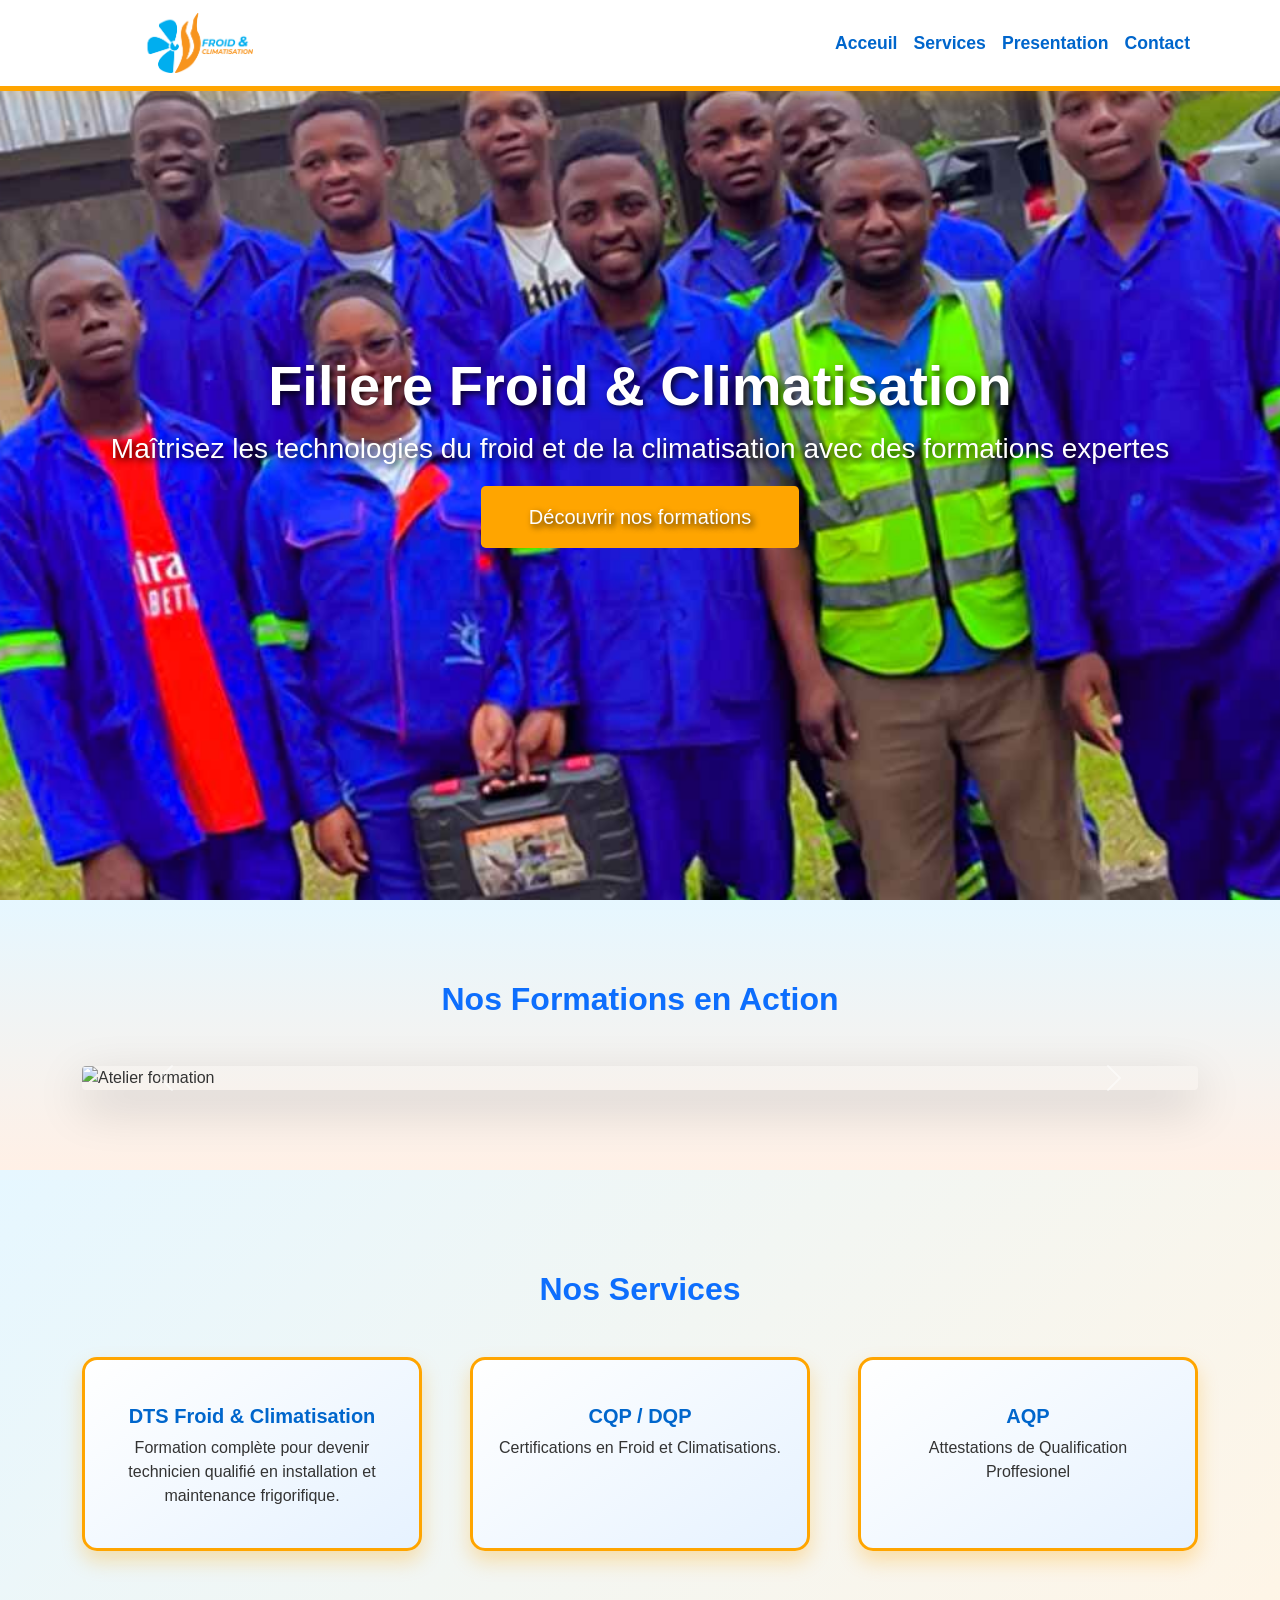
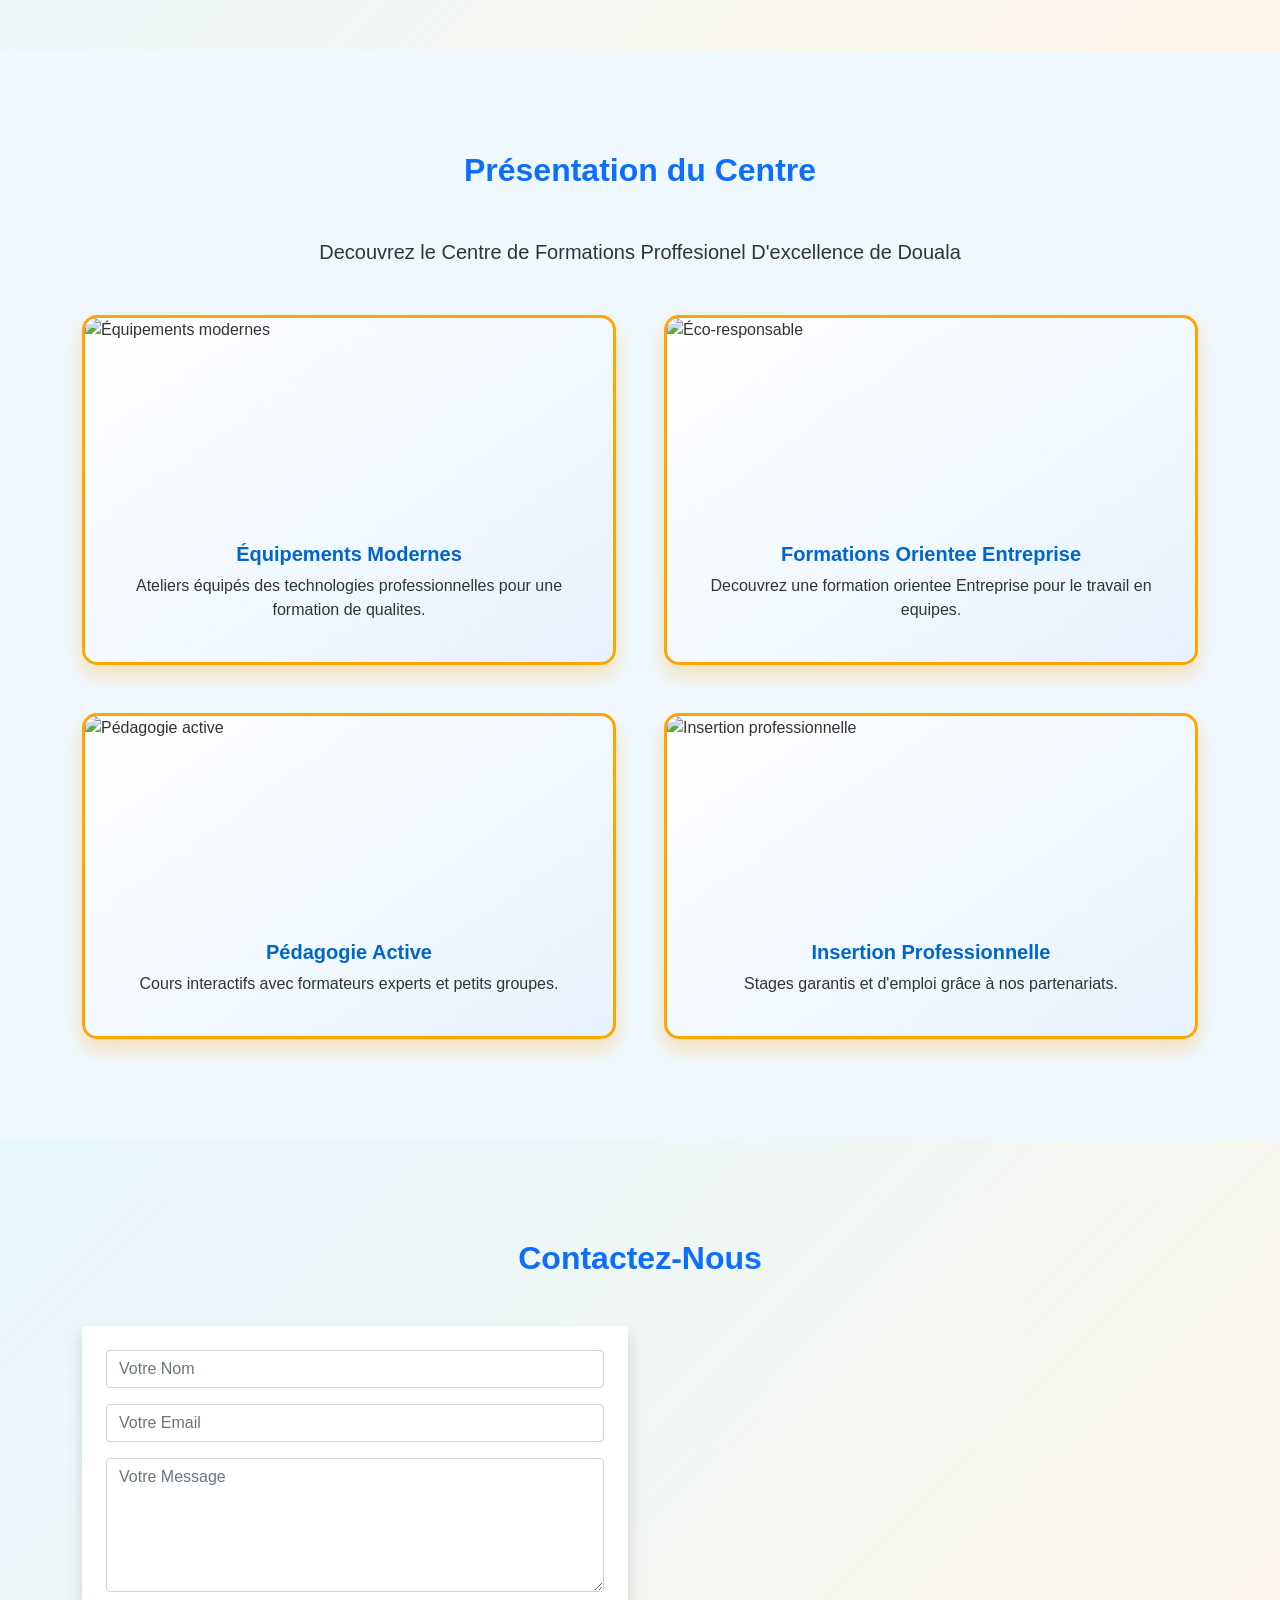
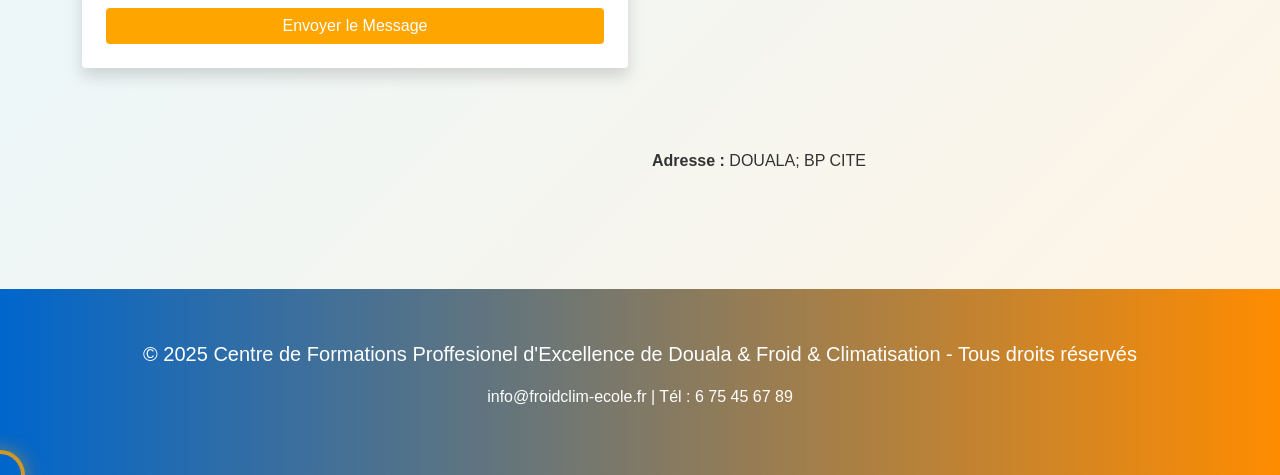
==== home.html @ 5d2dbbdc "updates" ====
<!DOCTYPE html>
<html lang="fr">
<head>
    <meta charset="UTF-8">
    <meta name="viewport" content="width=device-width, initial-scale=1.0">
    <title>Centre de Formation Professionel D'excellence de Douala</title>
    <link href="CSS/bootstrap.min.css" rel="stylesheet">
    <link href="#" rel="stylesheet">
    <link href="">
    <link href="CSS/style.css" rel="stylesheet">
</head>
<body>

    <!-- Navbar -->
    <nav class="navbar navbar-expand-lg fixed-top">
        <div class="container">
            <a class="navbar-brand" href="#">
                <img src="Assets/logo.png" alt="Logo Froid Clim" height="60">
            </a>
            <button class="navbar-toggler" type="button" data-bs-toggle="collapse" data-bs-target="#navbarNav">
                <span class="navbar-toggler-icon"></span>
            </button>
            <div class="collapse navbar-collapse" id="navbarNav">
                <ul class="navbar-nav ms-auto">
                    <li class="nav-item"><a class="nav-link" href="#accueil">Acceuil</a></li>
                    <li class="nav-item"><a class="nav-link" href="#services">Services</a></li>
                    <li class="nav-item"><a class="nav-link" href="#presentation">Presentation</a></li>
                    <li class="nav-item"><a class="nav-link" href="#contact">Contact</a></li>
                </ul>
            </div>
        </div>
    </nav>

    <!-- Hero Section -->
    <section id="accueil" class="hero text-center">
        <div class="container">
            <h1>Filiere Froid & Climatisation</h1>
            <p class="lead fs-3">Maîtrisez les technologies du froid et de la climatisation avec des formations expertes</p>
            <a href="#services" class="btn btn-orange btn-lg text-white px-5 py-3">Découvrir nos formations</a>
        </div>
    </section>

    <!-- Carousel Section -->
    <section class="carousel-section">
        <div class="container">
            <h2 class="text-center mb-5 text-primary">Nos Formations en Action</h2>
            <div id="carouselImages" class="carousel slide shadow-lg rounded">
                <div class="carousel-inner rounded">
                    <div class="carousel-item active">
                        <img src="#" class="d-block w-100" alt="Atelier formation">
                    </div>
                    <div class="carousel-item">
                        <img src="#" class="d-block w-100" alt="Techniciens en action">
                    </div>
                    <div class="carousel-item">
                        <img src="#" class="d-block w-100" alt="Programme DTS">
                    </div>
                    <div class="carousel-item">
                        <img src="#" class="d-block w-100" alt="Formation pratique">
                    </div>
                    <div class="carousel-item">
                        <img src="#" class="d-block w-100" alt="Équipement moderne">
                    </div>
                    <div class="carousel-item">
                        <img src="#" class="d-block w-100" alt="Stage industrielles">
                    </div>
                </div>
                <button class="carousel-control-prev" type="button" data-bs-target="#carouselImages" data-bs-slide="prev">
                    <span class="carousel-control-prev-icon"></span>
                </button>
                <button class="carousel-control-next" type="button" data-bs-target="#carouselImages" data-bs-slide="next">
                    <span class="carousel-control-next-icon"></span>
                </button>
            </div>
        </div>
    </section>

    <!-- Services Section -->
    <section id="services" class="section bg-light-custom">
        <div class="container">
            <h2 class="text-center mb-5 text-primary">Nos Services</h2>
            <div class="row g-5">
                <div class="col-md-4">
                    <div class="card text-center p-4 h-100">
                        <i class="bi bi-snow"></i>
                        <h5>DTS Froid & Climatisation</h5>
                        <p>Formation complète pour devenir technicien qualifié en installation et maintenance frigorifique.</p>
                    </div>
                </div>
                <div class="col-md-4">
                    <div class="card text-center p-4 h-100">
                        <i class="bi bi-fan"></i>
                        <h5>CQP / DQP</h5>
                        <p>Certifications en Froid et Climatisations.</p>
                    </div>
                </div>
                <div class="col-md-4">
                    <div class="card text-center p-4 h-100">
                        <i class="bi bi-thermometer-sun"></i>
                        <h5>AQP</h5>
                        <p>Attestations de Qualification Proffesionel</p>
                    </div>
                </div>
            </div>
        </div>
    </section>

    <!-- Presentation Section (4 cards) -->
    <section id="presentation" class="section">
        <div class="container">
            <h2 class="text-center mb-5 text-primary">Présentation du Centre</h2>
            <p class="text-center lead mb-5">Decouvrez le Centre de Formations Proffesionel D'excellence de Douala</p>
            <div class="row g-5">
                <div class="col-md-6">
                    <div class="card h-100">
                        <img src="Assets/images/card1.jpg" class="card-img-top" alt="Équipements modernes">
                        <div class="card-body text-center p-4">
                            <i class="bi bi-tools"></i>
                            <h5>Équipements Modernes</h5>
                            <p>Ateliers équipés des technologies professionnelles pour une formation de qualites.</p>
                        </div>
                    </div>
                </div>
                <div class="col-md-6">
                    <div class="card h-100">
                        <img src="Assets/images/card2.jpg" class="card-img-top" alt="Éco-responsable">
                        <div class="card-body text-center p-4">
                            <i class="bi bi-globe"></i>
                            <h5>Formations Orientee Entreprise</h5>
                            <p>Decouvrez une formation orientee Entreprise pour le travail en equipes.</p>
                        </div>
                    </div>
                </div>
                <div class="col-md-6">
                    <div class="card h-100">
                        <img src="Assets/images/card3.jpg" class="card-img-top" alt="Pédagogie active">
                        <div class="card-body text-center p-4">
                            <i class="bi bi-people"></i>
                            <h5>Pédagogie Active</h5>
                            <p>Cours interactifs avec formateurs experts et petits groupes.</p>
                        </div>
                    </div>
                </div>
                <div class="col-md-6">
                    <div class="card h-100">
                        <img src="assets/images/card4.jpg" class="card-img-top" alt="Insertion professionnelle">
                        <div class="card-body text-center p-4">
                            <i class="bi bi-award"></i>
                            <h5>Insertion Professionnelle</h5>
                            <p>Stages garantis et d'emploi grâce à nos partenariats.</p>
                        </div>
                    </div>
                </div>
            </div>
        </div>
    </section>

    <!-- Contact Section -->
    <section id="contact" class="section bg-light-custom">
        <div class="container">
            <h2 class="text-center mb-5 text-primary">Contactez-Nous</h2>
            <div class="row">
                <div class="col-md-6">
                    <form class="p-4 bg-white rounded shadow">
                        <div class="mb-3"><input type="text" class="form-control" placeholder="Votre Nom"></div>
                        <div class="mb-3"><input type="email" class="form-control" placeholder="Votre Email"></div>
                        <div class="mb-3"><textarea class="form-control" rows="5" placeholder="Votre Message"></textarea></div>
                        <button type="submit" class="btn btn-orange text-white w-100">Envoyer le Message</button>
                    </form>
                </div>
                <div class="col-md-6">
                    <iframe src="https://www.google.com/maps/embed?pb=..." width="100%" height="400" style="border:0; border-radius:15px;" allowfullscreen="" loading="lazy"></iframe>
                    <p class="mt-3"><strong>Adresse :</strong> DOUALA; BP CITE</p>
                </div>
            </div>
        </div>
    </section>

    <!-- Footer -->
    <footer class="text-center text-white">
        <div class="container">
            <p class="fs-5">&copy; 2025 Centre de Formations Proffesionel d'Excellence de Douala & Froid & Climatisation - Tous droits réservés</p>
            <p>info@froidclim-ecole.fr | Tél : 6 75 45 67 89</p>
        </div>
    </footer>

    <!-- Magic Cursor -->
    <div id="cursor-follower"></div>

    <!-- Local Bootstrap JS -->
    <script src="JS/bootstrap.bundle.min.js"></script>

    <!-- Custom JavaScript -->
    <script src="JS/script.js"></script>
</body>
</html>
---- CSS/style.css ----
body { font-family: 'Roboto', sans-serif; background: #f0f8ff; color: #333; }
        h1, h2, h3, h5 { font-family: 'Montserrat', sans-serif; font-weight: 700; }
        .navbar { background: white !important; border-bottom: 5px solid orange; box-shadow: 0 4px 15px rgba(255,165,0,0.2);
        transition: transform 0.35s ease; }
        .navbar.hide {
            transform: translateY(-100%);
        }
        .navbar .nav-link { color: #0066cc !important; font-weight: 600; font-size: 1.1rem; }
        .navbar .nav-link:hover { color: orange !important; }
        .hero { 
            background-image: url("../Assets/1.jpg");
            background-size: cover;
            background-position: center;
            background-repeat: no-repeat;
            height: 100vh; display: flex; align-items: center; color: white; text-shadow: 3px 3px 6px rgba(0,0,0,0.8);
        }

        .hero h1 { font-size: 3.5rem; }
        .carousel-section { padding: 80px 0; background: linear-gradient(to bottom, #e6f7ff, #fff0e6); }
        .section { padding: 100px 0; }
        .bg-light-custom { background: linear-gradient(135deg, #e6f7ff 0%, #fff5e6 100%); }
        .card { 
            background: linear-gradient(145deg, #ffffff, #e6f2ff); 
            border: 3px solid orange; border-radius: 15px; 
            box-shadow: 0 10px 20px rgba(255,165,0,0.3); 
            transition: all 0.4s; overflow: hidden;
        }
        .card:hover { transform: translateY(-15px); box-shadow: 0 20px 30px rgba(0,102,204,0.3); }
        .card i { font-size: 3rem; color: orange; margin-bottom: 20px; }
        .card h5 { color: #0066cc; }
        .card img { height: 200px; object-fit: cover; }
        .btn-orange { background: orange; border: none; }
        .btn-orange:hover { background: #ff8c00; }
        footer { background: linear-gradient(to right, #0066cc, #ff8c00); color: white; padding: 50px 0; }

        /* Fantasy cursor - orange border ring → blue on click */
        #cursor-follower {
            position: fixed;
            width: 50px;
            height: 50px;
            border: 4px solid orange;
            border-radius: 50%;
            pointer-events: none;
            z-index: 9999;
            transform: translate(-50%, -50%);
            box-shadow: 0 0 20px rgba(255, 165, 0, 0.6);
            opacity: 0.8;
            transition: border-color 0.4s ease, box-shadow 0.4s ease, transform 0.3s ease;
            background: transparent;
            animation: float 4s infinite ease-in-out;
        }
        #cursor-follower.clicked {
            border-color: #0066cc;
            box-shadow: 0 0 30px rgba(0, 102, 204, 0.8);
            transform: translate(-50%, -50%) scale(1.2);
        }
        @keyframes float {
            0% { transform: translate(-50%, -50%) translateY(0); }
            50% { transform: translate(-50%, -50%) translateY(-12px); }
            100% { transform: translate(-50%, -50%) translateY(0); }
        }
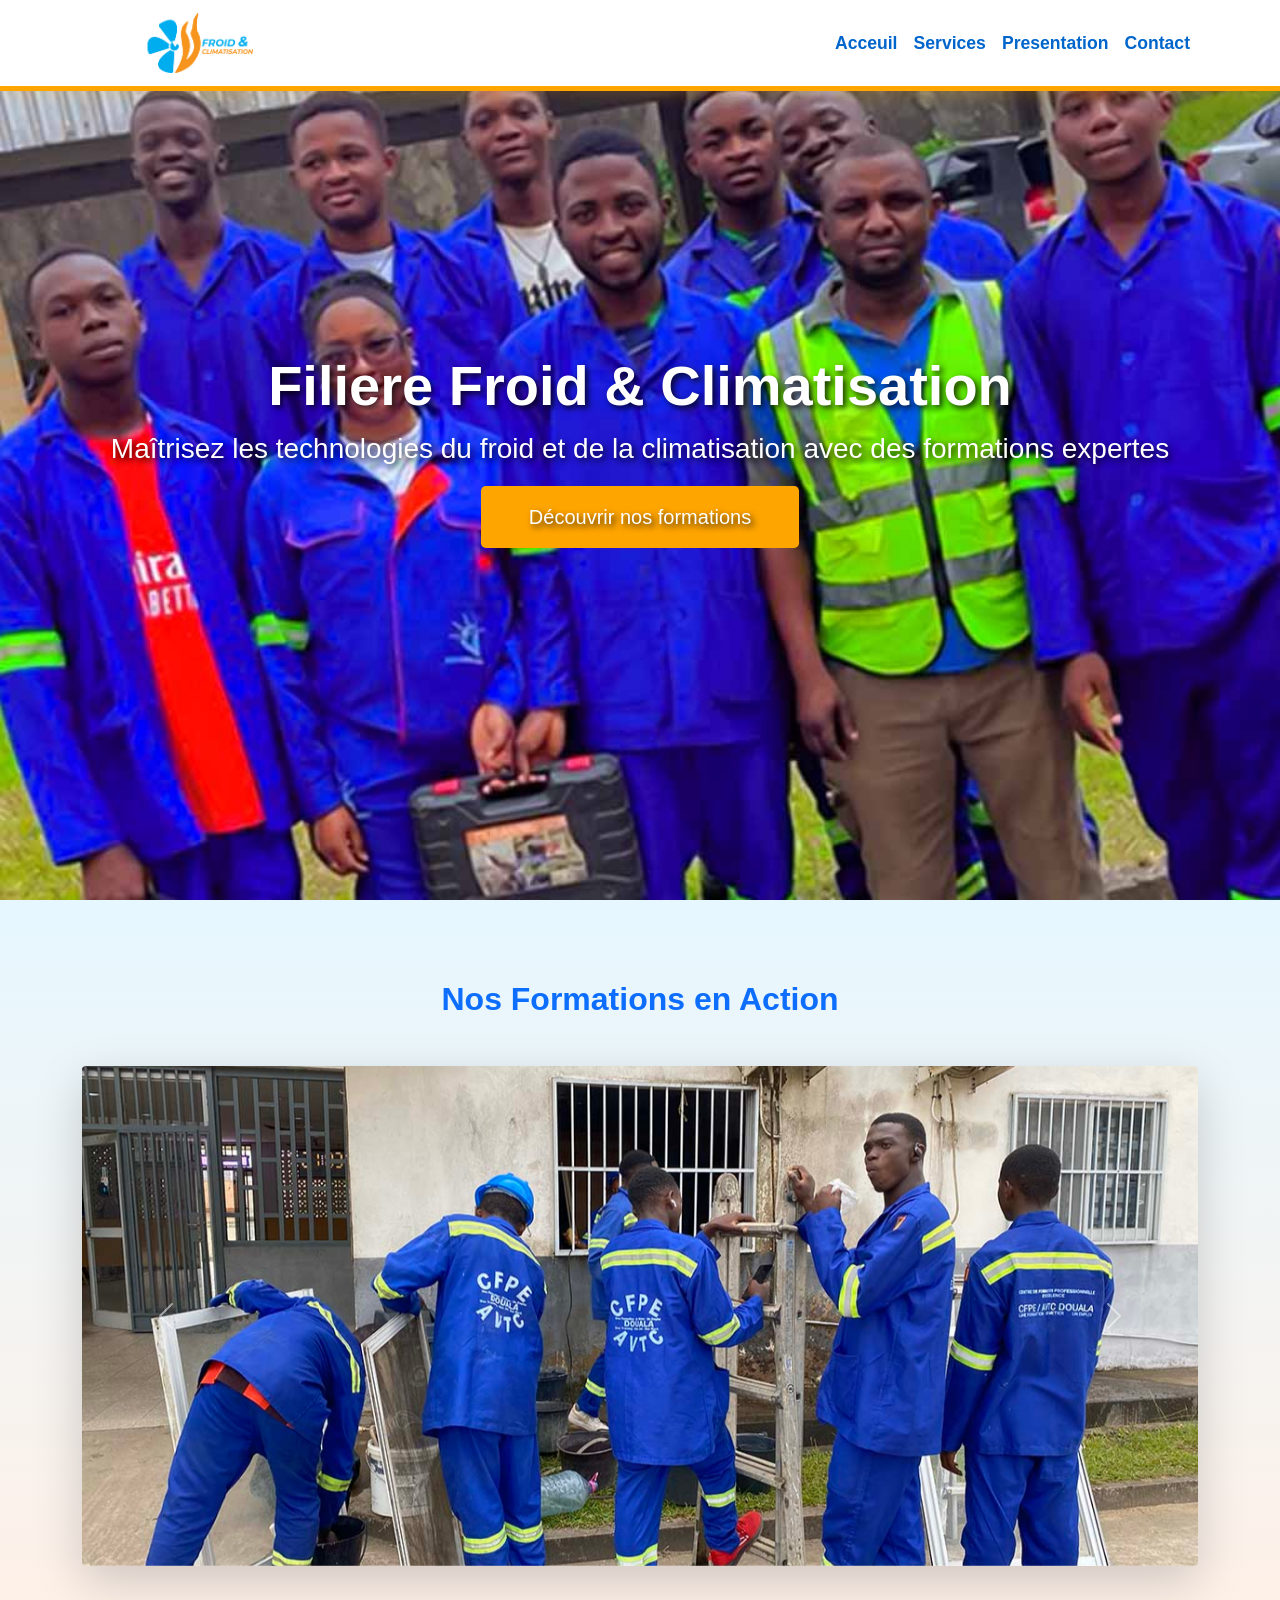
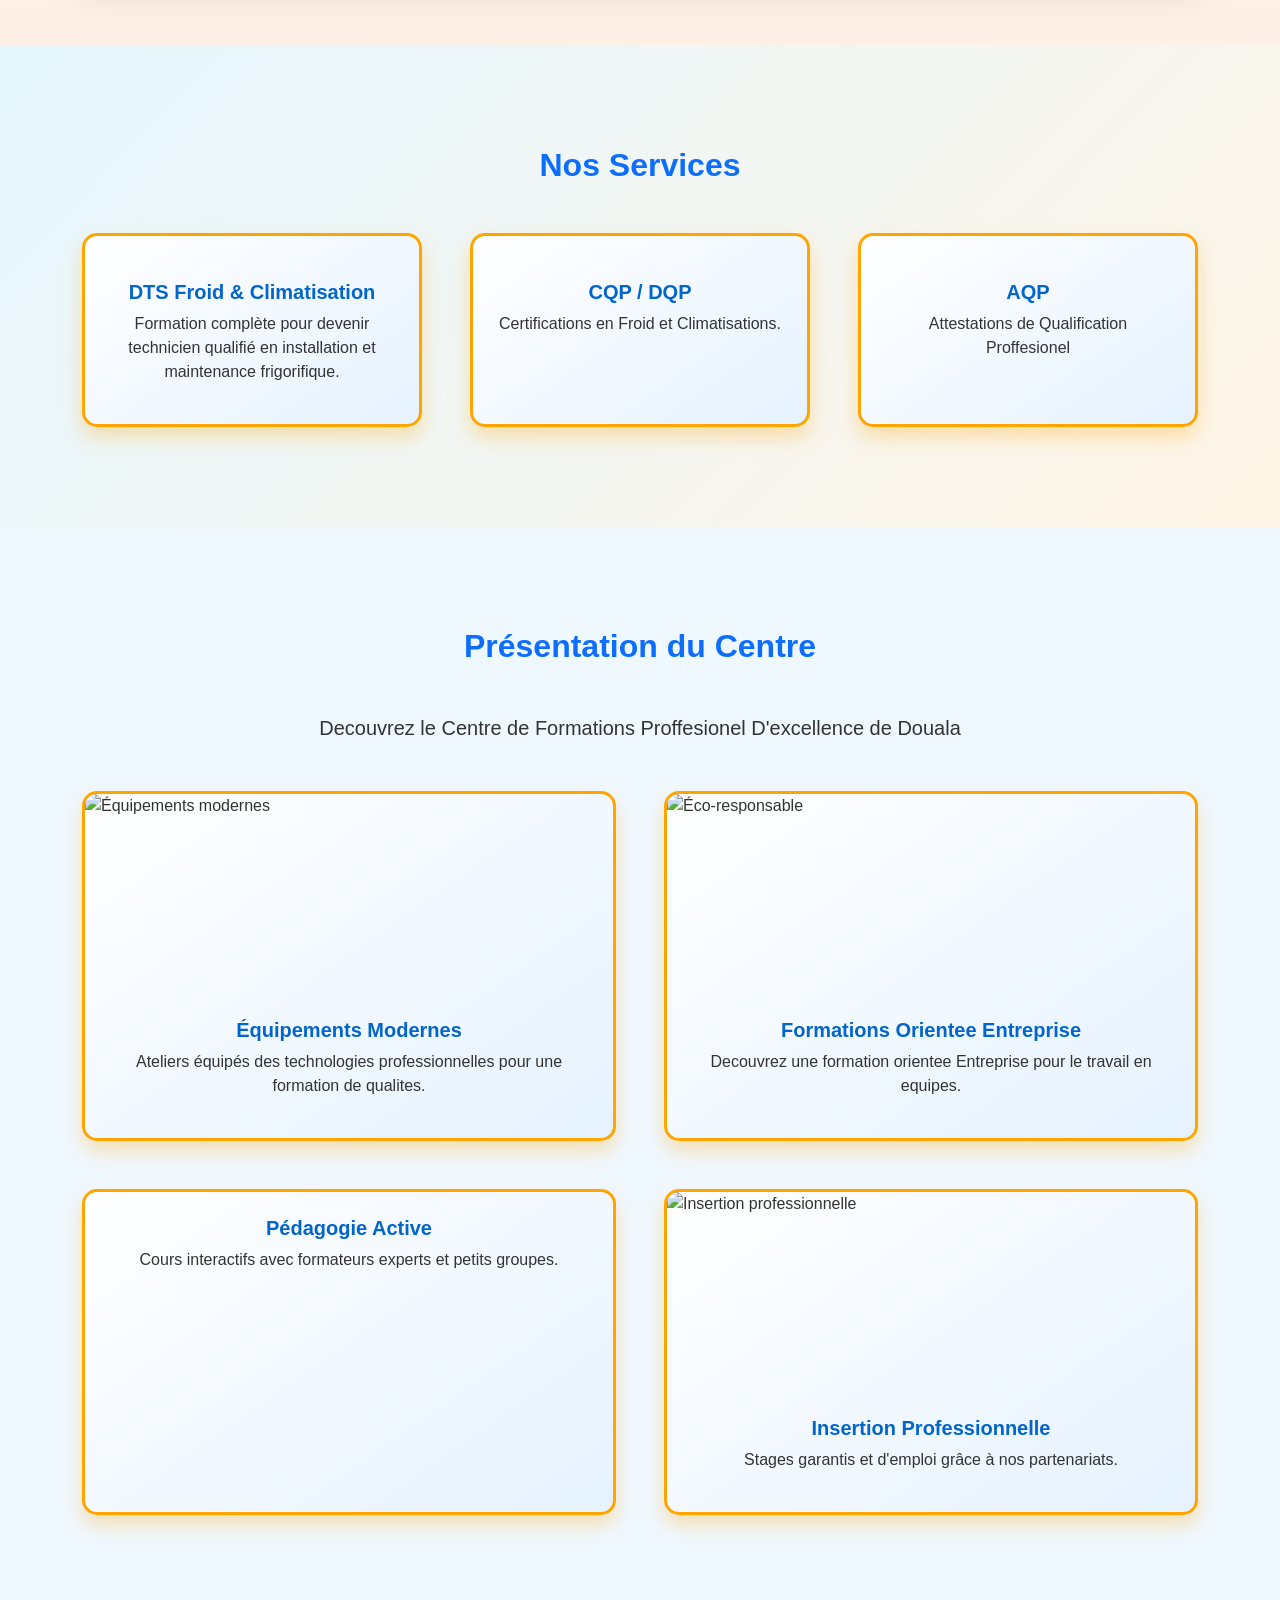
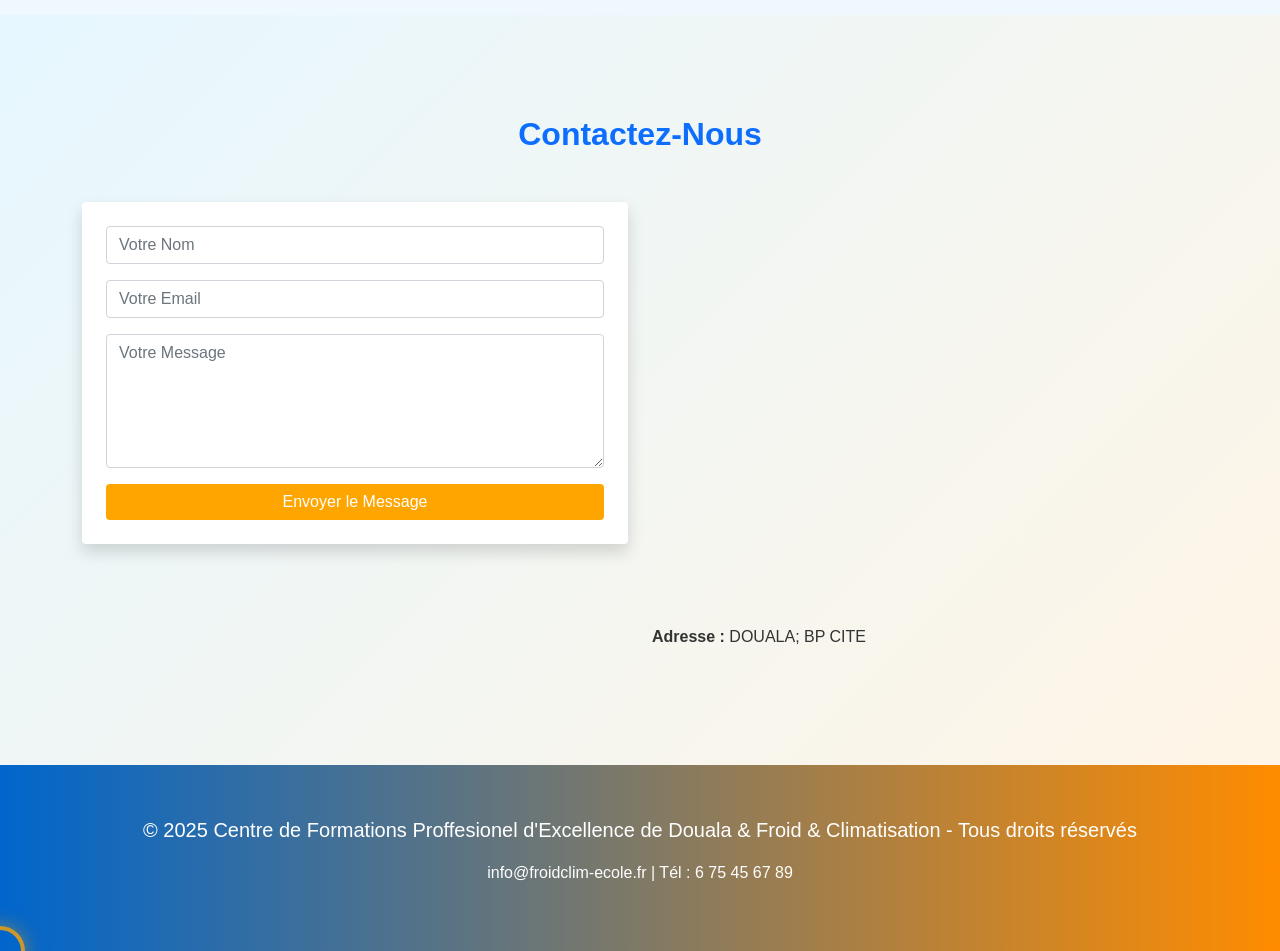
==== commit 09b40178: "added images for the carousel" ====
--- a/home.html
+++ b/home.html
@@ -47,22 +47,16 @@
             <div id="carouselImages" class="carousel slide shadow-lg rounded">
                 <div class="carousel-inner rounded">
                     <div class="carousel-item active">
-                        <img src="#" class="d-block w-100" alt="Atelier formation">
+                        <img src="Assets/2.jpg" class="d-block w-100" alt="Atelier formation">
                     </div>
                     <div class="carousel-item">
-                        <img src="#" class="d-block w-100" alt="Techniciens en action">
+                        <img src="Assets/3.jpg" class="d-block w-100" alt="Techniciens en action">
                     </div>
                     <div class="carousel-item">
-                        <img src="#" class="d-block w-100" alt="Programme DTS">
+                        <img src="Assets/4.jpg" class="d-block w-100" alt="Programme DTS">
                     </div>
                     <div class="carousel-item">
-                        <img src="#" class="d-block w-100" alt="Formation pratique">
-                    </div>
-                    <div class="carousel-item">
-                        <img src="#" class="d-block w-100" alt="Équipement moderne">
-                    </div>
-                    <div class="carousel-item">
-                        <img src="#" class="d-block w-100" alt="Stage industrielles">
+                        <img src="Assets/1.jpg" class="d-block w-100" alt="Formation pratique">
                     </div>
                 </div>
                 <button class="carousel-control-prev" type="button" data-bs-target="#carouselImages" data-bs-slide="prev">
@@ -113,7 +107,7 @@
             <div class="row g-5">
                 <div class="col-md-6">
                     <div class="card h-100">
-                        <img src="Assets/images/card1.jpg" class="card-img-top" alt="Équipements modernes">
+                        <img src="#" class="card-img-top" alt="Équipements modernes">
                         <div class="card-body text-center p-4">
                             <i class="bi bi-tools"></i>
                             <h5>Équipements Modernes</h5>
@@ -123,7 +117,7 @@
                 </div>
                 <div class="col-md-6">
                     <div class="card h-100">
-                        <img src="Assets/images/card2.jpg" class="card-img-top" alt="Éco-responsable">
+                        <img src="#" class="card-img-top" alt="Éco-responsable">
                         <div class="card-body text-center p-4">
                             <i class="bi bi-globe"></i>
                             <h5>Formations Orientee Entreprise</h5>
@@ -133,7 +127,6 @@
                 </div>
                 <div class="col-md-6">
                     <div class="card h-100">
-                        <img src="Assets/images/card3.jpg" class="card-img-top" alt="Pédagogie active">
                         <div class="card-body text-center p-4">
                             <i class="bi bi-people"></i>
                             <h5>Pédagogie Active</h5>
--- a/CSS/style.css
+++ b/CSS/style.css
@@ -1,5 +1,9 @@
-body { font-family: 'Roboto', sans-serif; background: #f0f8ff; color: #333; }
-        h1, h2, h3, h5 { font-family: 'Montserrat', sans-serif; font-weight: 700; }
+body { font-family: 'Roboto', sans-serif;
+     background: #f0f8ff;
+      color: #333; }
+
+ h1, h2, h3, h5 { font-family: 'Montserrat', sans-serif;
+     font-weight: 700; }
         .navbar { background: white !important; border-bottom: 5px solid orange; box-shadow: 0 4px 15px rgba(255,165,0,0.2);
         transition: transform 0.35s ease; }
         .navbar.hide {
@@ -19,6 +23,12 @@
         .carousel-section { padding: 80px 0; background: linear-gradient(to bottom, #e6f7ff, #fff0e6); }
         .section { padding: 100px 0; }
         .bg-light-custom { background: linear-gradient(135deg, #e6f7ff 0%, #fff5e6 100%); }
+        .carousel-inner .carousel-item img {
+            width: 100%;
+            height: 500px;          /* ← change this value to what looks good on your site */
+            object-fit: cover;      
+            object-position: center;
+}
         .card { 
             background: linear-gradient(145deg, #ffffff, #e6f2ff); 
             border: 3px solid orange; border-radius: 15px; 
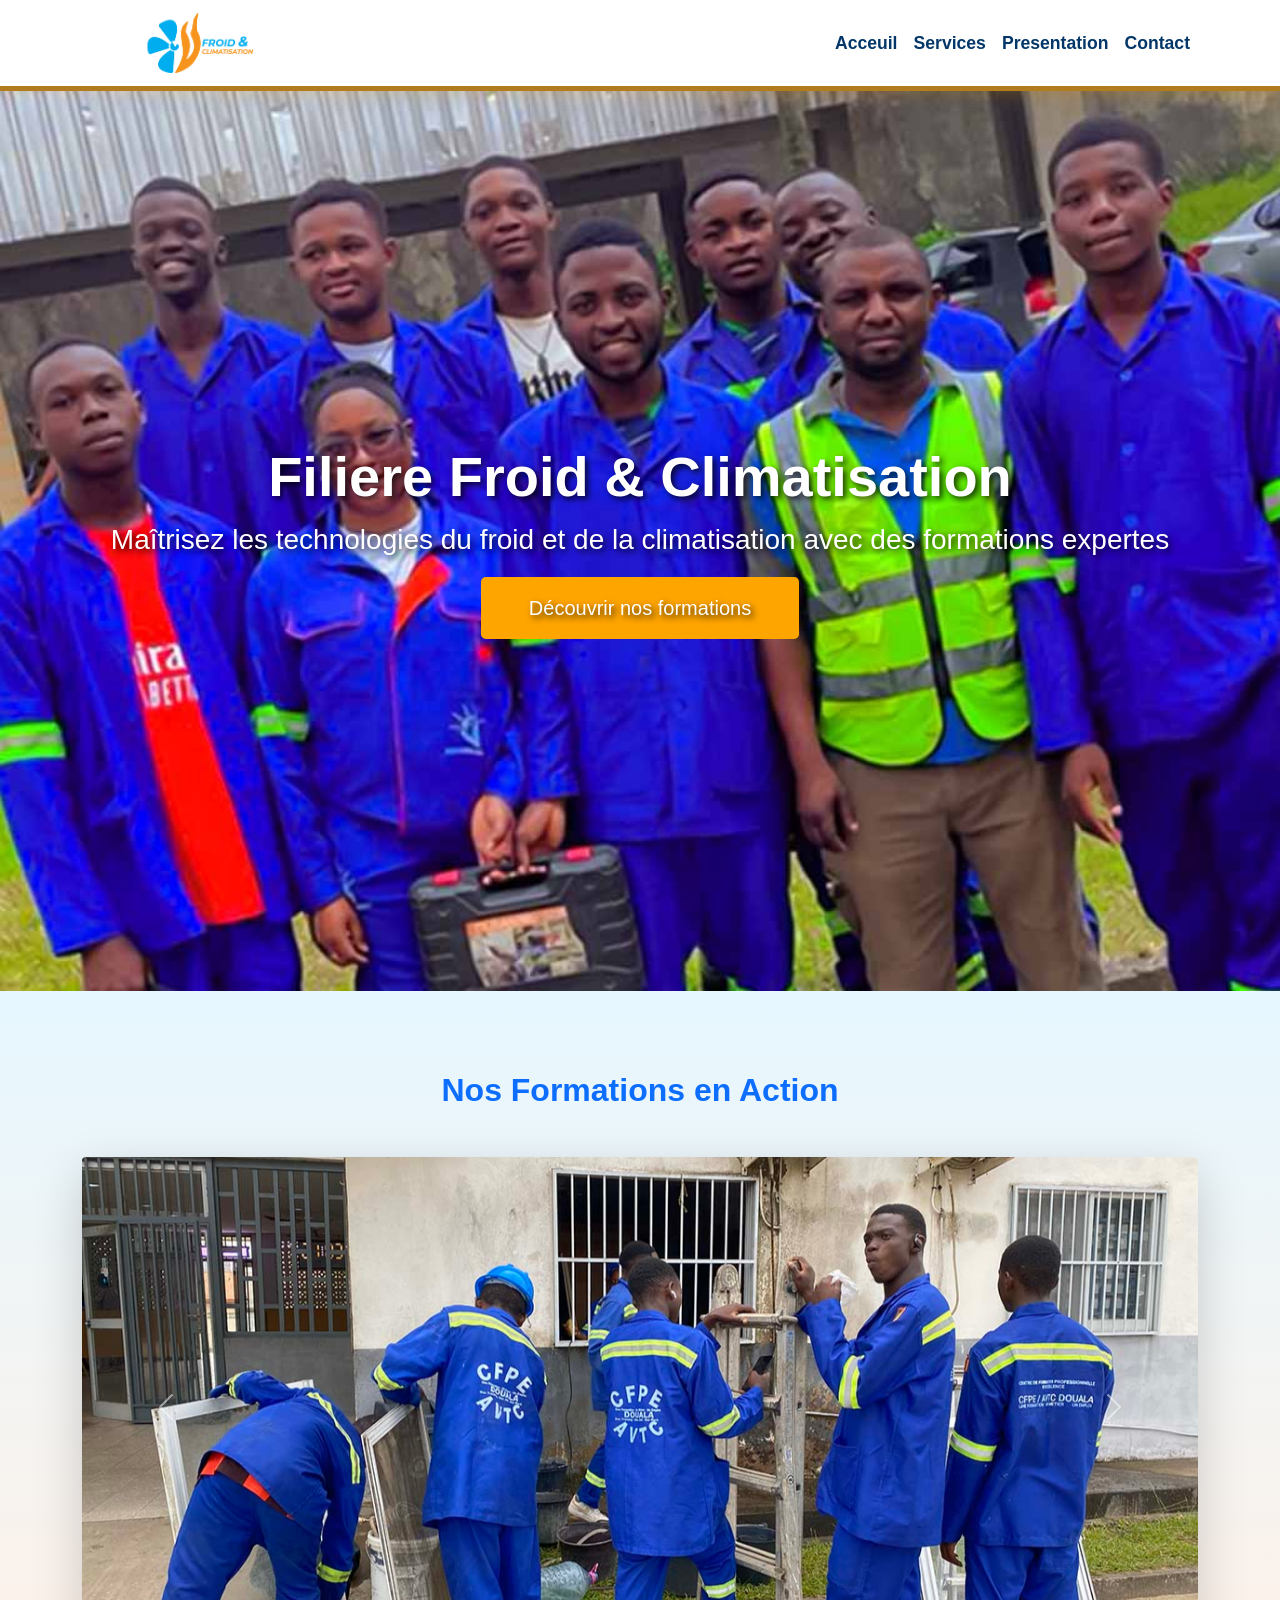
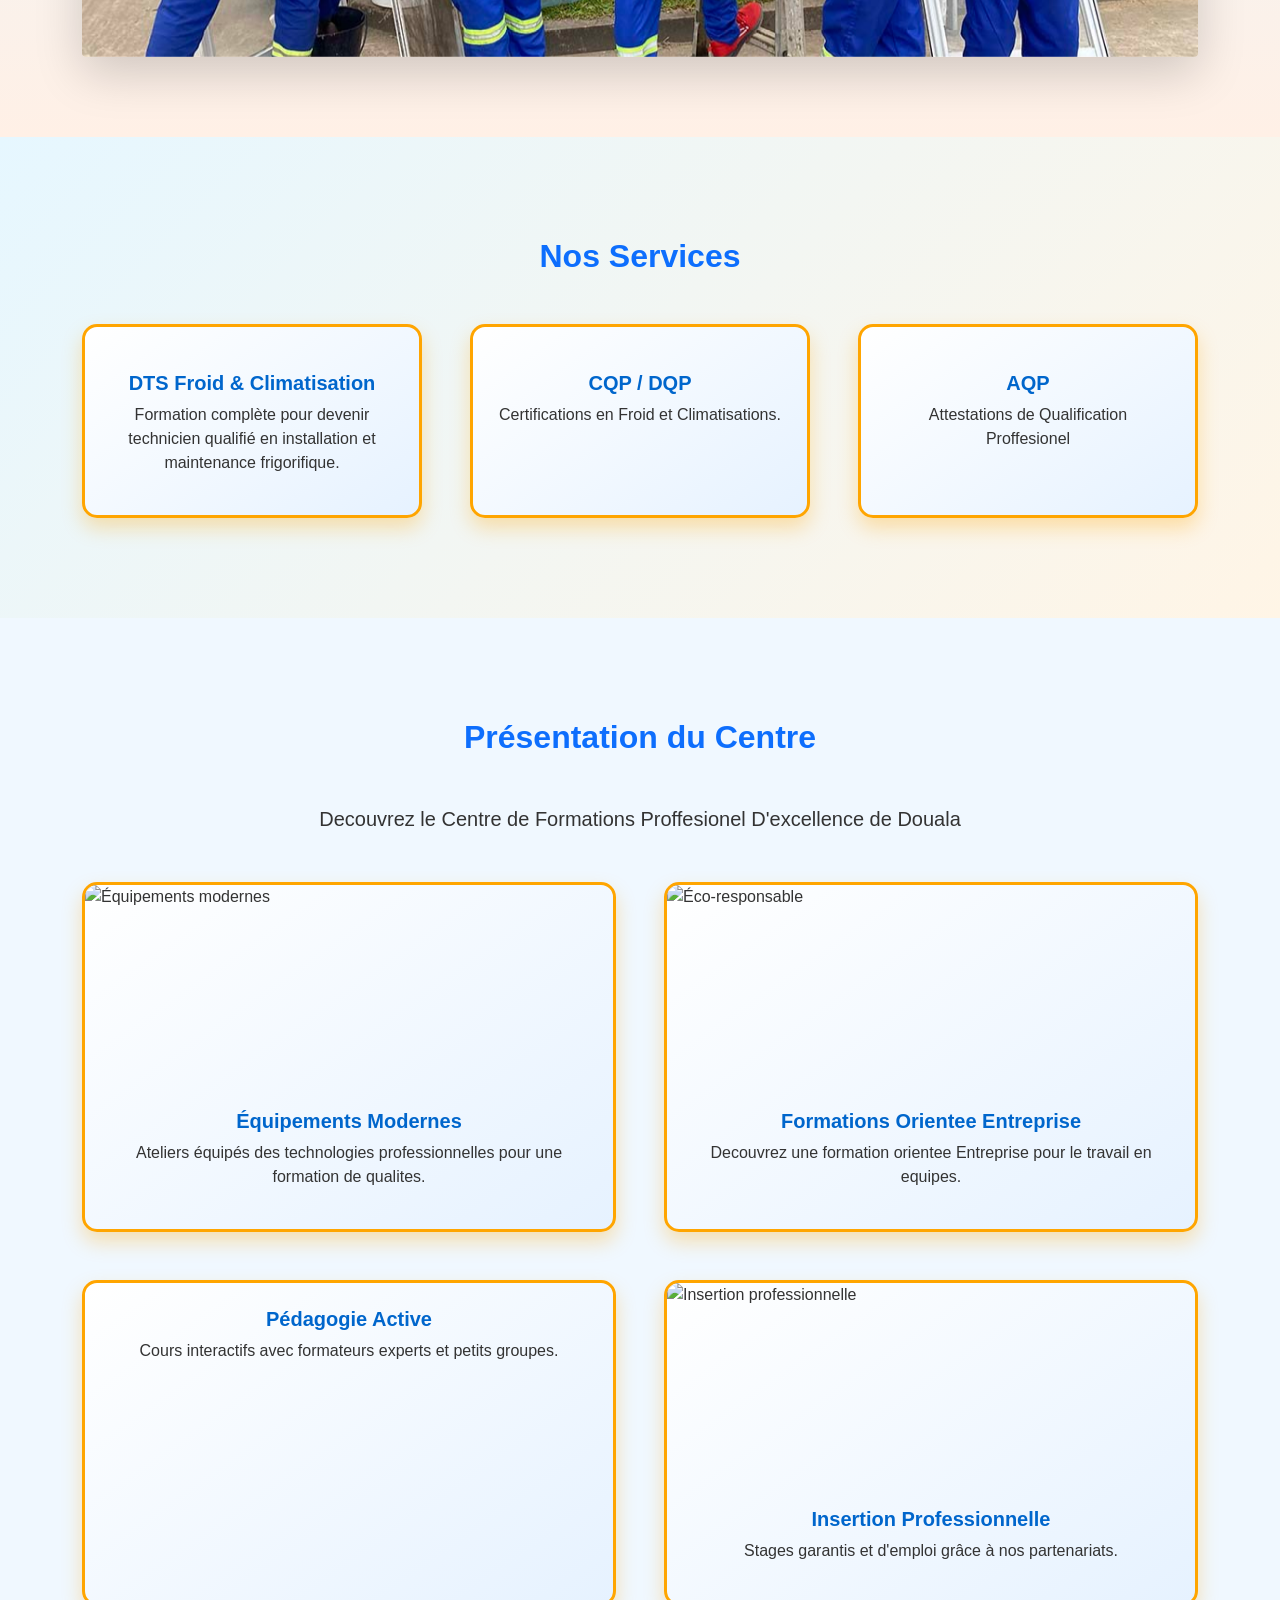
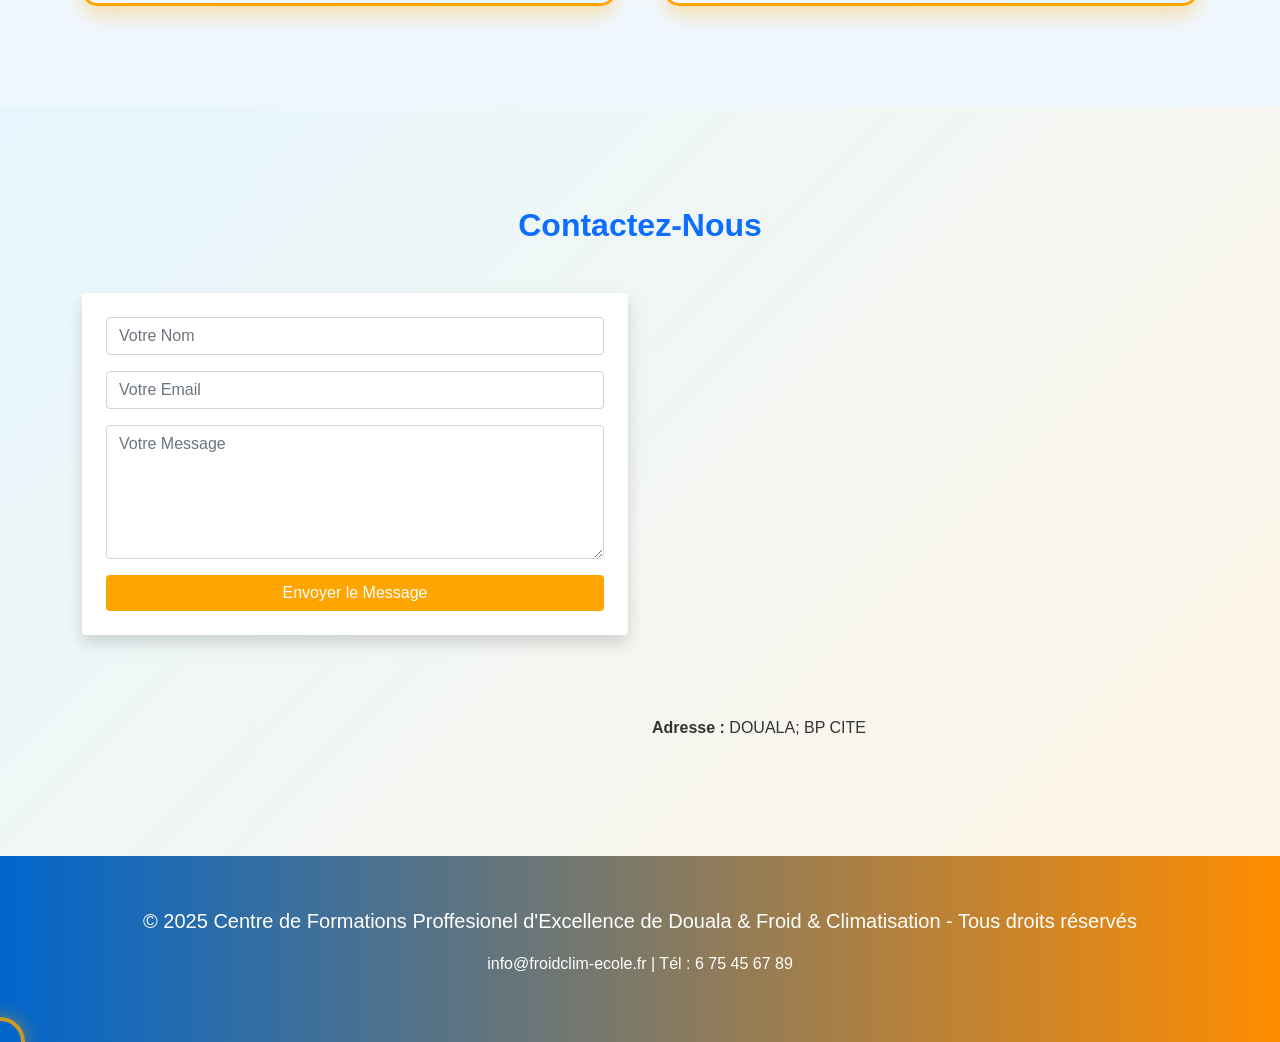
==== commit 9b76c767: "added burger" ====
--- a/home.html
+++ b/home.html
@@ -5,14 +5,12 @@
     <meta name="viewport" content="width=device-width, initial-scale=1.0">
     <title>Centre de Formation Professionel D'excellence de Douala</title>
     <link href="CSS/bootstrap.min.css" rel="stylesheet">
-    <link href="#" rel="stylesheet">
-    <link href="">
     <link href="CSS/style.css" rel="stylesheet">
 </head>
 <body>
 
     <!-- Navbar -->
-    <nav class="navbar navbar-expand-lg fixed-top">
+    <nav class="navbar navbar-expand-lg navbar-light bg-light">
         <div class="container">
             <a class="navbar-brand" href="#">
                 <img src="Assets/logo.png" alt="Logo Froid Clim" height="60">
--- a/CSS/style.css
+++ b/CSS/style.css
@@ -1,31 +1,43 @@
 body { font-family: 'Roboto', sans-serif;
      background: #f0f8ff;
-      color: #333; }
+      color: #333;
+     }
 
- h1, h2, h3, h5 { font-family: 'Montserrat', sans-serif;
-     font-weight: 700; }
-        .navbar { background: white !important; border-bottom: 5px solid orange; box-shadow: 0 4px 15px rgba(255,165,0,0.2);
-        transition: transform 0.35s ease; }
-        .navbar.hide {
+ h1, h2, h3, h5 { font-family: 'Montserrat', sans-serif; font-weight: 700; }
+
+.navbar { background: white !important;
+          border-bottom: 5px solid rgb(176, 124, 29);
+          box-shadow: 0 4px 15px rgba(255,165,0,0.2);
+          transition: transform 0.35s ease;
+         }
+.navbar.hide {
             transform: translateY(-100%);
         }
-        .navbar .nav-link { color: #0066cc !important; font-weight: 600; font-size: 1.1rem; }
-        .navbar .nav-link:hover { color: orange !important; }
-        .hero { 
-            background-image: url("../Assets/1.jpg");
-            background-size: cover;
-            background-position: center;
-            background-repeat: no-repeat;
-            height: 100vh; display: flex; align-items: center; color: white; text-shadow: 3px 3px 6px rgba(0,0,0,0.8);
+.navbar .nav-link { color: #043769 !important; font-weight: 600; font-size: 1.1rem; }
+
+.navbar .nav-link:hover { color: rgb(176, 124, 29) !important; }
+
+.hero { 
+         background-image: url("../Assets/1.jpg");
+         background-size: cover;
+         background-position: center;
+         background-repeat: no-repeat;
+         height: 100vh; 
+         display: flex; 
+         align-items: center; 
+         color: white; 
+         text-shadow: 3px 3px 6px rgba(0,0,0,0.8);
         }
 
-        .hero h1 { font-size: 3.5rem; }
-        .carousel-section { padding: 80px 0; background: linear-gradient(to bottom, #e6f7ff, #fff0e6); }
-        .section { padding: 100px 0; }
-        .bg-light-custom { background: linear-gradient(135deg, #e6f7ff 0%, #fff5e6 100%); }
-        .carousel-inner .carousel-item img {
+.hero h1 { font-size: 3.5rem; }
+.carousel-section { padding: 80px 0; 
+                    background: linear-gradient(to bottom, #e6f7ff, #fff0e6);
+                 }
+.section { padding: 100px 0; }
+.bg-light-custom { background: linear-gradient(135deg, #e6f7ff 0%, #fff5e6 100%); }
+.carousel-inner .carousel-item img {
             width: 100%;
-            height: 500px;          /* ← change this value to what looks good on your site */
+            height: 500px;          
             object-fit: cover;      
             object-position: center;
 }
@@ -43,7 +55,7 @@
         .btn-orange:hover { background: #ff8c00; }
         footer { background: linear-gradient(to right, #0066cc, #ff8c00); color: white; padding: 50px 0; }
 
-        /* Fantasy cursor - orange border ring → blue on click */
+        
         #cursor-follower {
             position: fixed;
             width: 50px;
